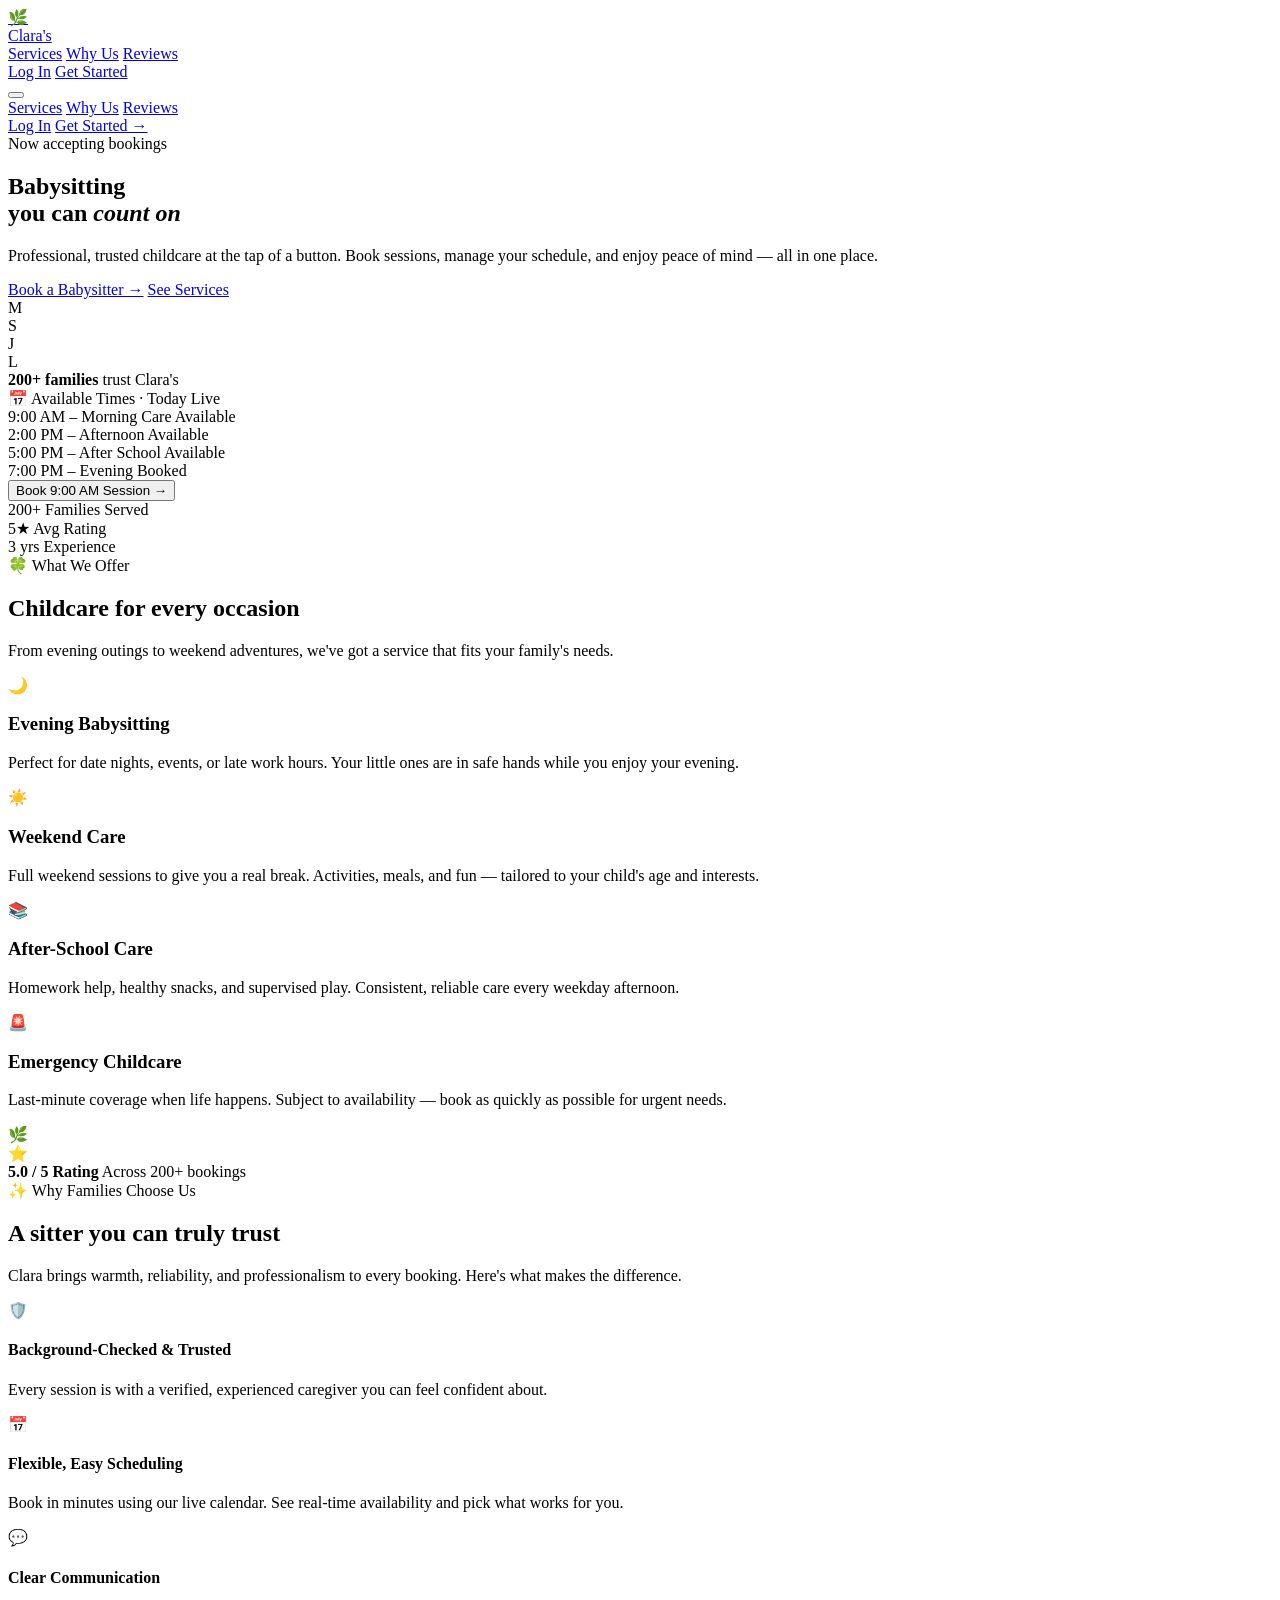
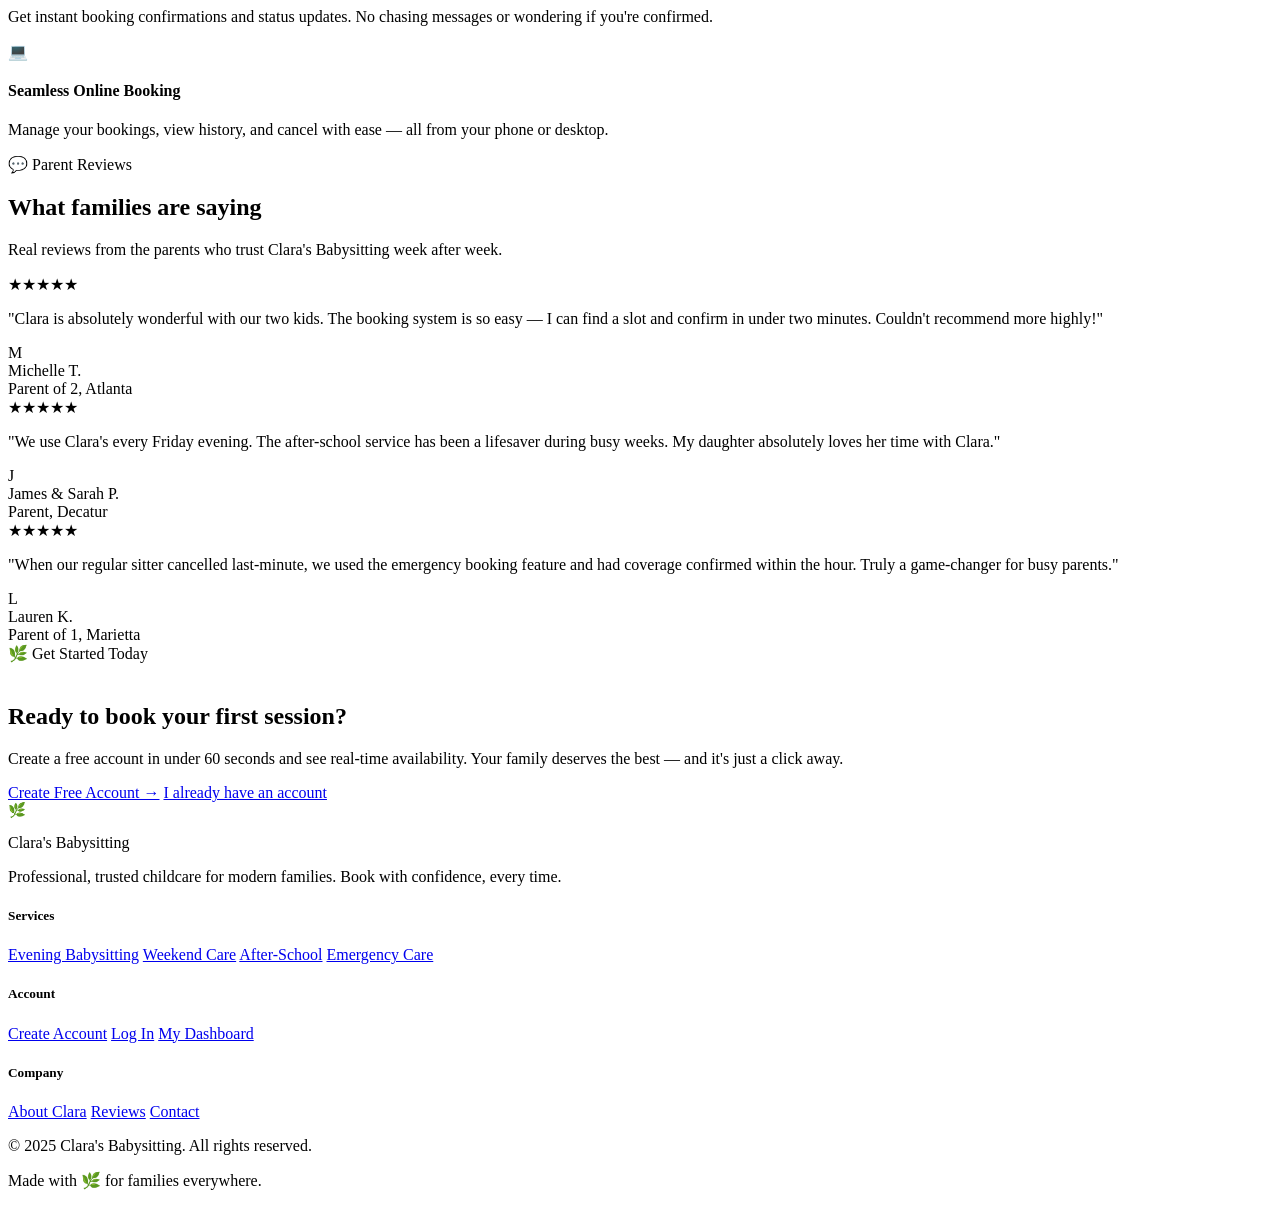
==== index.html @ 6cc3d6f1 "Create index.html" ====
<!DOCTYPE html>
<html lang="en">
<head>
  <meta charset="UTF-8">
  <meta name="viewport" content="width=device-width, initial-scale=1.0">
  <title>Clara's Babysitting — Childcare you can count on</title>
  <meta name="description" content="Professional babysitting services. Book trusted, flexible, and reliable childcare online with ease.">
  <link rel="stylesheet" href="css/style.css">
  <link rel="icon" href="data:image/svg+xml,<svg xmlns='http://www.w3.org/2000/svg' viewBox='0 0 100 100'><text y='.9em' font-size='90'>🌿</text></svg>">
</head>
<body>

  <!-- ============================================================
       NAVIGATION
  ============================================================ -->
  <nav class="nav" id="navbar">
    <div class="container nav-inner">
      <a href="index.html" class="nav-logo">
        <div class="nav-logo-icon">🌿</div>
        Clara's
      </a>
      <div class="nav-links">
        <a href="#services" class="nav-link">Services</a>
        <a href="#why"      class="nav-link">Why Us</a>
        <a href="#reviews"  class="nav-link">Reviews</a>
      </div>
      <div class="nav-cta">
        <a href="login.html"   class="btn btn-outline btn-sm">Log In</a>
        <a href="signup.html"  class="btn btn-primary btn-sm">Get Started</a>
      </div>
      <button class="hamburger" id="hamburger" aria-label="Open menu">
        <span></span><span></span><span></span>
      </button>
    </div>
  </nav>

  <!-- Mobile menu -->
  <div class="mobile-menu" id="mobile-menu">
    <a href="#services" class="nav-link">Services</a>
    <a href="#why"      class="nav-link">Why Us</a>
    <a href="#reviews"  class="nav-link">Reviews</a>
    <div class="mobile-menu-cta">
      <a href="login.html"  class="btn btn-outline">Log In</a>
      <a href="signup.html" class="btn btn-primary">Get Started →</a>
    </div>
  </div>

  <!-- ============================================================
       HERO
  ============================================================ -->
  <section class="hero" id="home">
    <div class="hero-bg">
      <div class="hero-orb hero-orb-1"></div>
      <div class="hero-orb hero-orb-2"></div>
      <div class="hero-grid"></div>
    </div>
    <div class="container hero-inner">
      <!-- Left: Copy -->
      <div class="hero-content">
        <div class="hero-badge">
          <span class="hero-badge-dot"></span>
          Now accepting bookings
        </div>
        <h1 class="hero-title">
          Babysitting<br>
          you can <em>count on</em>
        </h1>
        <p class="hero-sub">
          Professional, trusted childcare at the tap of a button. Book sessions, manage your schedule, and enjoy peace of mind — all in one place.
        </p>
        <div class="hero-cta">
          <a href="signup.html" class="btn btn-primary btn-lg">Book a Babysitter →</a>
          <a href="#services"   class="btn btn-ghost btn-lg">See Services</a>
        </div>
        <div class="hero-trust">
          <div class="hero-trust-avatars">
            <div class="hero-trust-avatar">M</div>
            <div class="hero-trust-avatar">S</div>
            <div class="hero-trust-avatar">J</div>
            <div class="hero-trust-avatar">L</div>
          </div>
          <div class="hero-trust-text">
            <strong>200+ families</strong> trust Clara's
          </div>
        </div>
      </div>

      <!-- Right: Booking preview card -->
      <div class="hero-visual">
        <div class="hero-card">
          <div class="hero-card-header">
            <span class="hero-card-title">📅 Available Times · Today</span>
            <span class="hero-card-badge">Live</span>
          </div>
          <div class="hero-slots">
            <div class="hero-slot selected">
              <span class="hero-slot-time">9:00 AM – Morning Care</span>
              <span class="hero-slot-status avail">Available</span>
            </div>
            <div class="hero-slot">
              <span class="hero-slot-time">2:00 PM – Afternoon</span>
              <span class="hero-slot-status avail">Available</span>
            </div>
            <div class="hero-slot">
              <span class="hero-slot-time">5:00 PM – After School</span>
              <span class="hero-slot-status avail">Available</span>
            </div>
            <div class="hero-slot">
              <span class="hero-slot-time">7:00 PM – Evening</span>
              <span class="hero-slot-status booked">Booked</span>
            </div>
          </div>
          <button class="hero-card-btn" onclick="window.location.href='signup.html'">
            Book 9:00 AM Session →
          </button>
          <div class="hero-stats">
            <div class="hero-stat">
              <span class="hero-stat-num">200+</span>
              <span class="hero-stat-label">Families Served</span>
            </div>
            <div class="hero-stat">
              <span class="hero-stat-num">5★</span>
              <span class="hero-stat-label">Avg Rating</span>
            </div>
            <div class="hero-stat">
              <span class="hero-stat-num">3 yrs</span>
              <span class="hero-stat-label">Experience</span>
            </div>
          </div>
        </div>
      </div>
    </div>
  </section>

  <!-- ============================================================
       SERVICES
  ============================================================ -->
  <section class="services" id="services">
    <div class="container">
      <div class="services-header reveal">
        <div class="section-label">🍀 What We Offer</div>
        <h2 class="section-title">Childcare for every occasion</h2>
        <p class="section-sub">From evening outings to weekend adventures, we've got a service that fits your family's needs.</p>
      </div>
      <div class="services-grid">
        <div class="service-card reveal reveal-delay-1">
          <div class="service-icon">🌙</div>
          <h3>Evening Babysitting</h3>
          <p>Perfect for date nights, events, or late work hours. Your little ones are in safe hands while you enjoy your evening.</p>
        </div>
        <div class="service-card reveal reveal-delay-2">
          <div class="service-icon">☀️</div>
          <h3>Weekend Care</h3>
          <p>Full weekend sessions to give you a real break. Activities, meals, and fun — tailored to your child's age and interests.</p>
        </div>
        <div class="service-card reveal reveal-delay-3">
          <div class="service-icon">📚</div>
          <h3>After-School Care</h3>
          <p>Homework help, healthy snacks, and supervised play. Consistent, reliable care every weekday afternoon.</p>
        </div>
        <div class="service-card reveal reveal-delay-4">
          <div class="service-icon">🚨</div>
          <h3>Emergency Childcare</h3>
          <p>Last-minute coverage when life happens. Subject to availability — book as quickly as possible for urgent needs.</p>
        </div>
      </div>
    </div>
  </section>

  <!-- ============================================================
       WHY CHOOSE US
  ============================================================ -->
  <section class="why" id="why">
    <div class="container why-inner">
      <div class="why-visual reveal">
        <div class="why-img-wrap">
          <div class="why-img-inner">🌿</div>
        </div>
        <div class="why-badge">
          <div class="why-badge-icon">⭐</div>
          <div class="why-badge-text">
            <strong>5.0 / 5 Rating</strong>
            Across 200+ bookings
          </div>
        </div>
      </div>
      <div class="why-content">
        <div class="section-label reveal">✨ Why Families Choose Us</div>
        <h2 class="section-title reveal">A sitter you can truly trust</h2>
        <p class="section-sub reveal">Clara brings warmth, reliability, and professionalism to every booking. Here's what makes the difference.</p>
        <div class="why-benefits">
          <div class="why-benefit reveal reveal-delay-1">
            <div class="why-benefit-icon">🛡️</div>
            <div>
              <h4>Background-Checked & Trusted</h4>
              <p>Every session is with a verified, experienced caregiver you can feel confident about.</p>
            </div>
          </div>
          <div class="why-benefit reveal reveal-delay-2">
            <div class="why-benefit-icon">📅</div>
            <div>
              <h4>Flexible, Easy Scheduling</h4>
              <p>Book in minutes using our live calendar. See real-time availability and pick what works for you.</p>
            </div>
          </div>
          <div class="why-benefit reveal reveal-delay-3">
            <div class="why-benefit-icon">💬</div>
            <div>
              <h4>Clear Communication</h4>
              <p>Get instant booking confirmations and status updates. No chasing messages or wondering if you're confirmed.</p>
            </div>
          </div>
          <div class="why-benefit reveal reveal-delay-4">
            <div class="why-benefit-icon">💻</div>
            <div>
              <h4>Seamless Online Booking</h4>
              <p>Manage your bookings, view history, and cancel with ease — all from your phone or desktop.</p>
            </div>
          </div>
        </div>
      </div>
    </div>
  </section>

  <!-- ============================================================
       TESTIMONIALS
  ============================================================ -->
  <section class="testimonials" id="reviews">
    <div class="container">
      <div class="testimonials-header reveal">
        <div class="section-label">💬 Parent Reviews</div>
        <h2 class="section-title">What families are saying</h2>
        <p class="section-sub">Real reviews from the parents who trust Clara's Babysitting week after week.</p>
      </div>
      <div class="testimonials-grid">
        <div class="testimonial-card reveal reveal-delay-1">
          <div class="testimonial-stars">
            <span class="star">★</span><span class="star">★</span><span class="star">★</span><span class="star">★</span><span class="star">★</span>
          </div>
          <p class="testimonial-text">"Clara is absolutely wonderful with our two kids. The booking system is so easy — I can find a slot and confirm in under two minutes. Couldn't recommend more highly!"</p>
          <div class="testimonial-author">
            <div class="testimonial-avatar">M</div>
            <div>
              <div class="testimonial-name">Michelle T.</div>
              <div class="testimonial-role">Parent of 2, Atlanta</div>
            </div>
          </div>
        </div>
        <div class="testimonial-card reveal reveal-delay-2">
          <div class="testimonial-stars">
            <span class="star">★</span><span class="star">★</span><span class="star">★</span><span class="star">★</span><span class="star">★</span>
          </div>
          <p class="testimonial-text">"We use Clara's every Friday evening. The after-school service has been a lifesaver during busy weeks. My daughter absolutely loves her time with Clara."</p>
          <div class="testimonial-author">
            <div class="testimonial-avatar">J</div>
            <div>
              <div class="testimonial-name">James & Sarah P.</div>
              <div class="testimonial-role">Parent, Decatur</div>
            </div>
          </div>
        </div>
        <div class="testimonial-card reveal reveal-delay-3">
          <div class="testimonial-stars">
            <span class="star">★</span><span class="star">★</span><span class="star">★</span><span class="star">★</span><span class="star">★</span>
          </div>
          <p class="testimonial-text">"When our regular sitter cancelled last-minute, we used the emergency booking feature and had coverage confirmed within the hour. Truly a game-changer for busy parents."</p>
          <div class="testimonial-author">
            <div class="testimonial-avatar">L</div>
            <div>
              <div class="testimonial-name">Lauren K.</div>
              <div class="testimonial-role">Parent of 1, Marietta</div>
            </div>
          </div>
        </div>
      </div>
    </div>
  </section>

  <!-- ============================================================
       CTA
  ============================================================ -->
  <section class="cta-section">
    <div class="cta-section-bg">
      <div class="cta-orb cta-orb-1"></div>
      <div class="cta-orb cta-orb-2"></div>
    </div>
    <div class="container cta-inner reveal">
      <div class="section-label" style="display:inline-flex;margin-bottom:20px">🌿 Get Started Today</div>
      <h2>Ready to book your first session?</h2>
      <p>Create a free account in under 60 seconds and see real-time availability. Your family deserves the best — and it's just a click away.</p>
      <div class="cta-btns">
        <a href="signup.html" class="btn btn-primary btn-lg">Create Free Account →</a>
        <a href="login.html"  class="btn btn-ghost btn-lg">I already have an account</a>
      </div>
    </div>
  </section>

  <!-- ============================================================
       FOOTER
  ============================================================ -->
  <footer class="footer">
    <div class="container">
      <div class="footer-inner">
        <div class="footer-brand">
          <div class="footer-logo">
            <div class="nav-logo-icon" style="width:32px;height:32px;font-size:.9rem">🌿</div>
            Clara's Babysitting
          </div>
          <p class="footer-tagline">Professional, trusted childcare for modern families. Book with confidence, every time.</p>
        </div>
        <div class="footer-col">
          <h5>Services</h5>
          <a href="#services">Evening Babysitting</a>
          <a href="#services">Weekend Care</a>
          <a href="#services">After-School</a>
          <a href="#services">Emergency Care</a>
        </div>
        <div class="footer-col">
          <h5>Account</h5>
          <a href="signup.html">Create Account</a>
          <a href="login.html">Log In</a>
          <a href="dashboard.html">My Dashboard</a>
        </div>
        <div class="footer-col">
          <h5>Company</h5>
          <a href="#why">About Clara</a>
          <a href="#reviews">Reviews</a>
          <a href="mailto:hello@clarasbabysitting.com">Contact</a>
        </div>
      </div>
      <div class="footer-bottom">
        <p>© 2025 Clara's Babysitting. All rights reserved.</p>
        <p>Made with 🌿 for families everywhere.</p>
      </div>
    </div>
  </footer>

  <!-- Toast Container -->
  <div class="toast-container" id="toast-container"></div>

  <!-- ============================================================
       SCRIPTS
  ============================================================ -->
  <script>
    // ---- Navbar scroll ----
    const navbar = document.getElementById('navbar');
    window.addEventListener('scroll', () => {
      navbar.classList.toggle('scrolled', window.scrollY > 40);
    });

    // ---- Hamburger ----
    const hamburger = document.getElementById('hamburger');
    const mobileMenu = document.getElementById('mobile-menu');
    hamburger.addEventListener('click', () => {
      hamburger.classList.toggle('open');
      mobileMenu.classList.toggle('open');
    });

    // Close mobile menu on link click
    mobileMenu.querySelectorAll('.nav-link').forEach(link => {
      link.addEventListener('click', () => {
        hamburger.classList.remove('open');
        mobileMenu.classList.remove('open');
      });
    });

    // ---- Scroll reveal ----
    const revealEls = document.querySelectorAll('.reveal');
    const io = new IntersectionObserver((entries) => {
      entries.forEach(e => {
        if (e.isIntersecting) { e.target.classList.add('visible'); io.unobserve(e.target); }
      });
    }, { threshold: 0.1, rootMargin: '0px 0px -60px 0px' });
    revealEls.forEach(el => io.observe(el));

    // ---- Smooth scroll for anchor links ----
    document.querySelectorAll('a[href^="#"]').forEach(a => {
      a.addEventListener('click', e => {
        const target = document.querySelector(a.getAttribute('href'));
        if (target) { e.preventDefault(); target.scrollIntoView({ behavior: 'smooth' }); }
      });
    });

    // ---- Hero slot interaction ----
    document.querySelectorAll('.hero-slot').forEach(slot => {
      slot.addEventListener('click', () => {
        if (slot.querySelector('.hero-slot-status').classList.contains('booked')) return;
        document.querySelectorAll('.hero-slot').forEach(s => s.classList.remove('selected'));
        slot.classList.add('selected');
      });
    });
  </script>
</body>
</html>
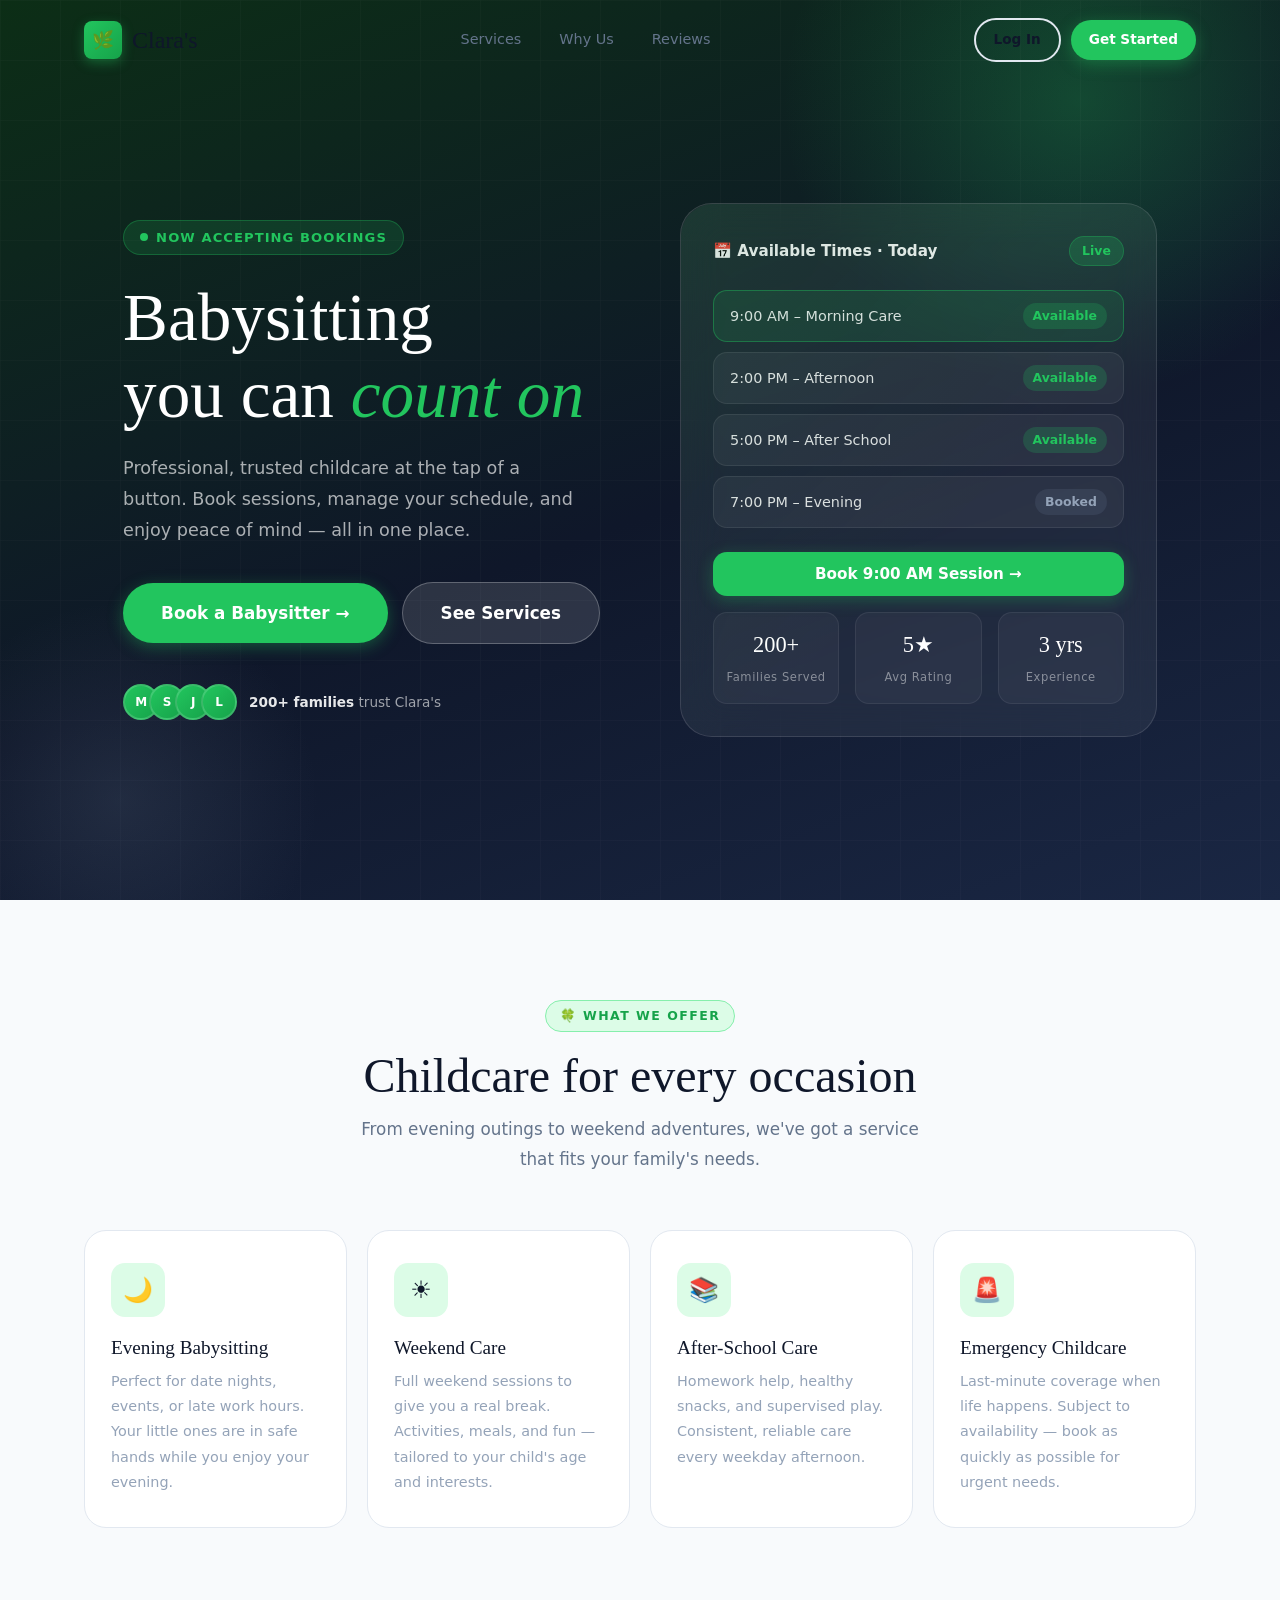
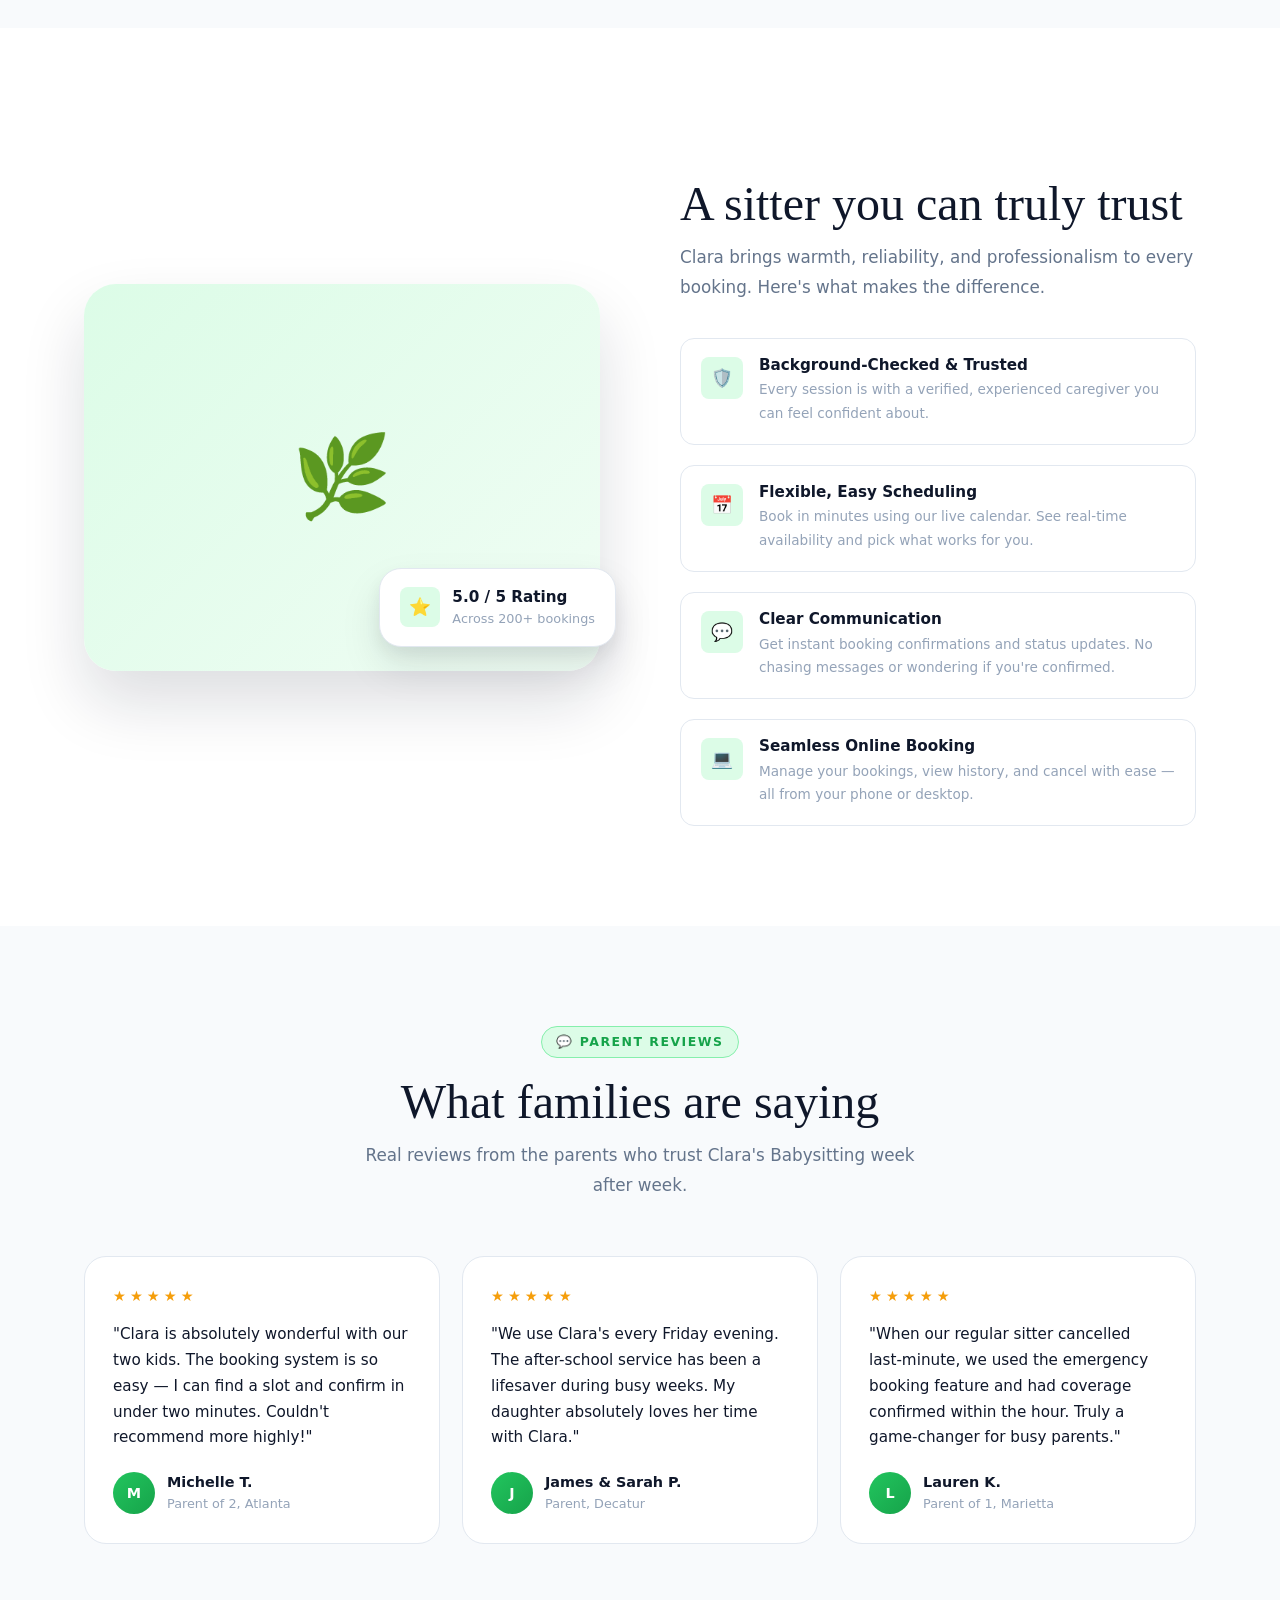
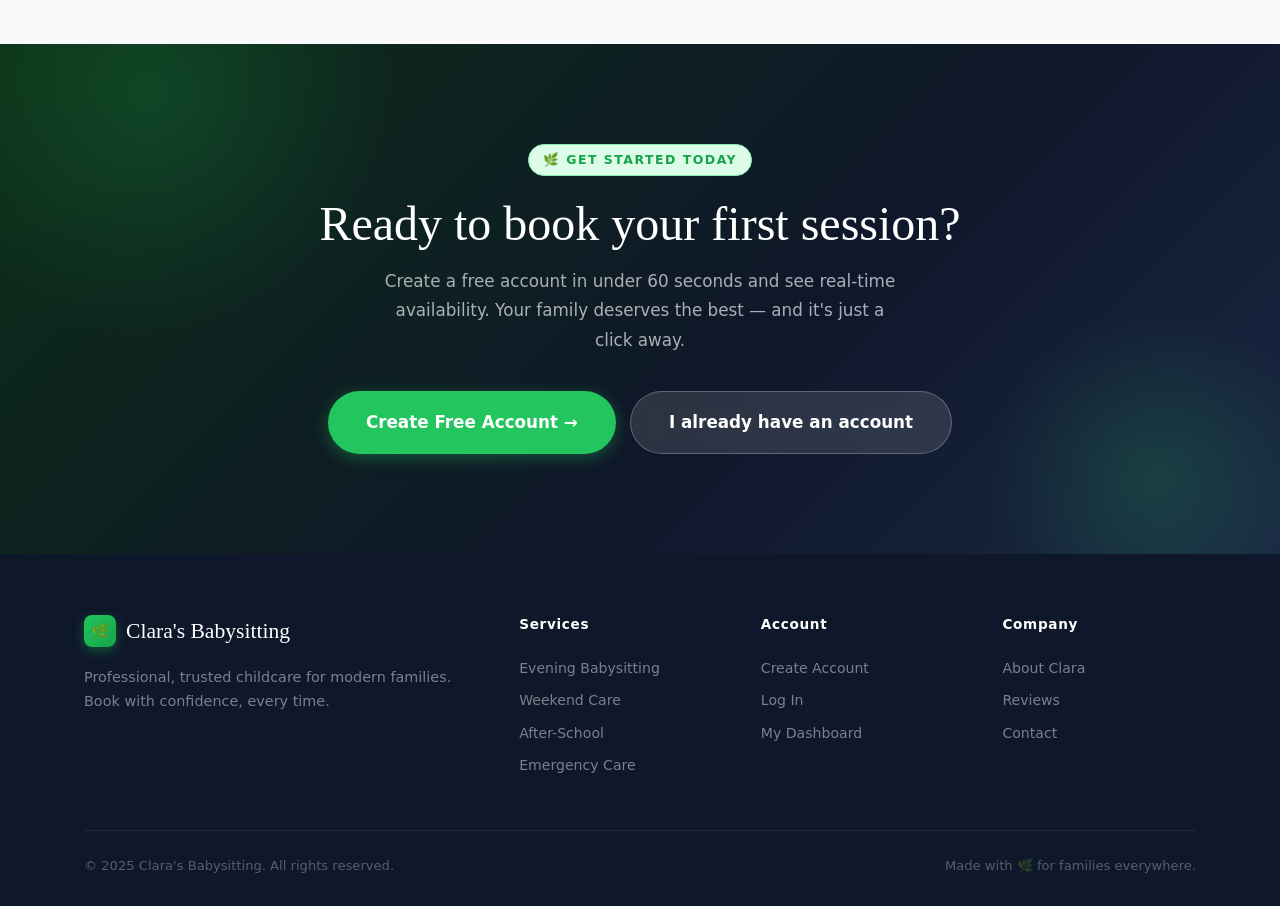
==== commit 661d69b5: "Update index.html" ====
--- a/index.html
+++ b/index.html
@@ -5,7 +5,7 @@
   <meta name="viewport" content="width=device-width, initial-scale=1.0">
   <title>Clara's Babysitting — Childcare you can count on</title>
   <meta name="description" content="Professional babysitting services. Book trusted, flexible, and reliable childcare online with ease.">
-  <link rel="stylesheet" href="css/style.css">
+  <link rel="stylesheet" href="css/styles.css">
   <link rel="icon" href="data:image/svg+xml,<svg xmlns='http://www.w3.org/2000/svg' viewBox='0 0 100 100'><text y='.9em' font-size='90'>🌿</text></svg>">
 </head>
 <body>
--- a/css/styles.css
+++ b/css/styles.css
@@ -0,0 +1,599 @@
+/* ============================================================
+   Clara's Babysitting — Main Stylesheet
+   ============================================================ */
+
+@import url('https://fonts.googleapis.com/css2?family=DM+Serif+Display:ital@0;1&family=DM+Sans:ital,opsz,wght@0,9..40,300;0,9..40,400;0,9..40,500;0,9..40,600;1,9..40,300&display=swap');
+
+/* ---- CSS Variables ---- */
+:root {
+  --green:        #22C55E;
+  --green-dark:   #16A34A;
+  --green-light:  #DCFCE7;
+  --green-mid:    #86EFAC;
+  --blue-gray:    #64748B;
+  --blue-gray-d:  #475569;
+  --blue-gray-l:  #CBD5E1;
+  --white:        #FFFFFF;
+  --off-white:    #F8FAFC;
+  --surface:      #F1F5F9;
+  --dark:         #0F172A;
+  --dark-mid:     #1E293B;
+  --muted:        #94A3B8;
+  --border:       #E2E8F0;
+  --shadow-sm:    0 1px 3px rgba(15,23,42,.06), 0 1px 2px rgba(15,23,42,.04);
+  --shadow-md:    0 4px 12px rgba(15,23,42,.08), 0 2px 4px rgba(15,23,42,.05);
+  --shadow-lg:    0 20px 40px rgba(15,23,42,.1), 0 8px 16px rgba(15,23,42,.06);
+  --shadow-xl:    0 32px 64px rgba(15,23,42,.14);
+  --radius-sm:    8px;
+  --radius-md:    14px;
+  --radius-lg:    22px;
+  --radius-xl:    32px;
+  --radius-full:  9999px;
+  --font-display: 'DM Serif Display', Georgia, serif;
+  --font-body:    'DM Sans', system-ui, sans-serif;
+  --transition:   0.25s cubic-bezier(0.4, 0, 0.2, 1);
+  --transition-slow: 0.5s cubic-bezier(0.4, 0, 0.2, 1);
+}
+
+/* ---- Reset & Base ---- */
+*, *::before, *::after { box-sizing: border-box; margin: 0; padding: 0; }
+html { scroll-behavior: smooth; font-size: 16px; }
+body {
+  font-family: var(--font-body);
+  background: var(--white);
+  color: var(--dark);
+  line-height: 1.6;
+  -webkit-font-smoothing: antialiased;
+  overflow-x: hidden;
+}
+img { max-width: 100%; display: block; }
+a { text-decoration: none; color: inherit; }
+button { cursor: pointer; font-family: inherit; border: none; background: none; }
+ul { list-style: none; }
+
+/* ---- Scroll Animations ---- */
+.reveal {
+  opacity: 0;
+  transform: translateY(28px);
+  transition: opacity 0.7s ease, transform 0.7s ease;
+}
+.reveal.visible {
+  opacity: 1;
+  transform: translateY(0);
+}
+.reveal-delay-1 { transition-delay: 0.1s; }
+.reveal-delay-2 { transition-delay: 0.2s; }
+.reveal-delay-3 { transition-delay: 0.3s; }
+.reveal-delay-4 { transition-delay: 0.4s; }
+
+/* ---- Typography ---- */
+h1,h2,h3,h4 { line-height: 1.15; font-weight: 400; }
+h1 { font-family: var(--font-display); font-size: clamp(2.6rem, 5.5vw, 4.2rem); }
+h2 { font-family: var(--font-display); font-size: clamp(2rem, 3.8vw, 3rem); }
+h3 { font-family: var(--font-display); font-size: 1.5rem; }
+h4 { font-family: var(--font-body); font-size: 1.05rem; font-weight: 600; }
+p { color: var(--blue-gray); line-height: 1.75; }
+
+/* ---- Utilities ---- */
+.container { max-width: 1160px; margin: 0 auto; padding: 0 24px; }
+.section-label {
+  display: inline-flex; align-items: center; gap: 8px;
+  font-size: 0.78rem; font-weight: 600; letter-spacing: 0.12em;
+  text-transform: uppercase; color: var(--green-dark);
+  background: var(--green-light); border: 1px solid var(--green-mid);
+  padding: 5px 14px; border-radius: var(--radius-full);
+  margin-bottom: 16px;
+}
+.section-title { color: var(--dark); margin-bottom: 12px; }
+.section-sub { color: var(--blue-gray); font-size: 1.05rem; max-width: 560px; }
+
+/* ---- Buttons ---- */
+.btn {
+  display: inline-flex; align-items: center; gap: 8px;
+  padding: 14px 28px; border-radius: var(--radius-full);
+  font-size: 0.95rem; font-weight: 600; font-family: var(--font-body);
+  transition: all var(--transition);
+  position: relative; overflow: hidden;
+}
+.btn-primary {
+  background: var(--green); color: var(--white);
+  box-shadow: 0 4px 16px rgba(34,197,94,.35);
+}
+.btn-primary:hover {
+  background: var(--green-dark);
+  box-shadow: 0 8px 24px rgba(34,197,94,.45);
+  transform: translateY(-2px);
+}
+.btn-primary:active { transform: translateY(0); }
+.btn-outline {
+  background: transparent; color: var(--dark);
+  border: 2px solid var(--border);
+}
+.btn-outline:hover {
+  border-color: var(--green); color: var(--green-dark);
+  background: var(--green-light);
+}
+.btn-ghost {
+  background: rgba(255,255,255,0.12); color: var(--white);
+  border: 1.5px solid rgba(255,255,255,0.25);
+  backdrop-filter: blur(8px);
+}
+.btn-ghost:hover {
+  background: rgba(255,255,255,0.22);
+  border-color: rgba(255,255,255,0.5);
+}
+.btn-lg { padding: 17px 38px; font-size: 1.05rem; }
+.btn-sm { padding: 9px 18px; font-size: 0.85rem; }
+
+/* ---- Navigation ---- */
+.nav {
+  position: fixed; top: 0; left: 0; right: 0; z-index: 1000;
+  padding: 18px 0;
+  transition: all 0.4s ease;
+}
+.nav.scrolled {
+  background: rgba(255,255,255,0.92);
+  backdrop-filter: blur(20px) saturate(180%);
+  border-bottom: 1px solid var(--border);
+  padding: 12px 0;
+  box-shadow: var(--shadow-sm);
+}
+.nav-inner {
+  display: flex; align-items: center; justify-content: space-between;
+}
+.nav-logo {
+  display: flex; align-items: center; gap: 10px;
+  font-family: var(--font-display); font-size: 1.5rem; color: var(--dark);
+  transition: opacity var(--transition);
+}
+.nav-logo:hover { opacity: 0.8; }
+.nav-logo-icon {
+  width: 38px; height: 38px; border-radius: var(--radius-sm);
+  background: linear-gradient(135deg, var(--green) 0%, #16A34A 100%);
+  display: flex; align-items: center; justify-content: center;
+  color: white; font-size: 1.1rem; box-shadow: 0 4px 12px rgba(34,197,94,.35);
+}
+.nav-links {
+  display: flex; align-items: center; gap: 6px;
+}
+.nav-link {
+  padding: 8px 16px; border-radius: var(--radius-full);
+  font-size: 0.9rem; font-weight: 500; color: var(--blue-gray);
+  transition: all var(--transition);
+}
+.nav-link:hover { color: var(--dark); background: var(--surface); }
+.nav-cta { display: flex; align-items: center; gap: 10px; }
+.hamburger {
+  display: none; flex-direction: column; gap: 5px;
+  width: 36px; height: 36px; align-items: center; justify-content: center;
+  border-radius: var(--radius-sm); border: 1.5px solid var(--border);
+  background: transparent; transition: all var(--transition);
+}
+.hamburger:hover { border-color: var(--green); background: var(--green-light); }
+.hamburger span {
+  display: block; width: 18px; height: 2px;
+  background: var(--dark); border-radius: 2px;
+  transition: all var(--transition);
+}
+.hamburger.open span:nth-child(1) { transform: rotate(45deg) translate(5px,5px); }
+.hamburger.open span:nth-child(2) { opacity: 0; }
+.hamburger.open span:nth-child(3) { transform: rotate(-45deg) translate(5px,-5px); }
+
+/* ---- Mobile Nav ---- */
+.mobile-menu {
+  display: none; position: fixed; top: 70px; left: 0; right: 0; bottom: 0;
+  background: var(--white); z-index: 999; padding: 32px 24px;
+  flex-direction: column; gap: 8px;
+  border-top: 1px solid var(--border);
+}
+.mobile-menu.open { display: flex; }
+.mobile-menu .nav-link { font-size: 1.1rem; padding: 14px 18px; display: block; }
+.mobile-menu-cta { margin-top: 20px; display: flex; flex-direction: column; gap: 10px; }
+.mobile-menu-cta .btn { justify-content: center; }
+
+/* ---- Hero ---- */
+.hero {
+  min-height: 100vh; display: flex; align-items: center;
+  background: linear-gradient(160deg, #0c2e16 0%, #0F172A 55%, #1a2744 100%);
+  position: relative; overflow: hidden; padding: 120px 0 80px;
+}
+.hero-bg {
+  position: absolute; inset: 0; pointer-events: none; overflow: hidden;
+}
+.hero-orb {
+  position: absolute; border-radius: 50%;
+  background: radial-gradient(circle, rgba(34,197,94,.25) 0%, transparent 70%);
+  animation: orbFloat 8s ease-in-out infinite;
+}
+.hero-orb-1 { width: 600px; height: 600px; top: -200px; right: -100px; }
+.hero-orb-2 {
+  width: 400px; height: 400px; bottom: -100px; left: -80px;
+  background: radial-gradient(circle, rgba(100,116,139,.2) 0%, transparent 70%);
+  animation-delay: -4s; animation-duration: 10s;
+}
+.hero-grid {
+  position: absolute; inset: 0; opacity: 0.04;
+  background-image:
+    linear-gradient(rgba(255,255,255,.5) 1px, transparent 1px),
+    linear-gradient(90deg, rgba(255,255,255,.5) 1px, transparent 1px);
+  background-size: 60px 60px;
+}
+.hero-inner {
+  position: relative; z-index: 1; display: grid;
+  grid-template-columns: 1fr 1fr; gap: 80px; align-items: center;
+}
+.hero-badge {
+  display: inline-flex; align-items: center; gap: 8px;
+  background: rgba(34,197,94,.15); border: 1px solid rgba(34,197,94,.3);
+  color: var(--green); padding: 6px 16px; border-radius: var(--radius-full);
+  font-size: 0.82rem; font-weight: 600; letter-spacing: 0.08em;
+  text-transform: uppercase; margin-bottom: 24px;
+  animation: fadeInDown 0.8s ease forwards;
+}
+.hero-badge-dot {
+  width: 8px; height: 8px; background: var(--green);
+  border-radius: 50%; animation: pulse 2s ease infinite;
+}
+.hero-title {
+  color: var(--white); margin-bottom: 20px;
+  animation: fadeInUp 0.9s ease 0.1s both;
+}
+.hero-title em {
+  font-style: italic; color: var(--green);
+  font-family: var(--font-display);
+}
+.hero-sub {
+  color: rgba(255,255,255,0.65); font-size: 1.1rem; max-width: 460px;
+  margin-bottom: 36px; animation: fadeInUp 0.9s ease 0.2s both;
+}
+.hero-cta {
+  display: flex; align-items: center; flex-wrap: wrap; gap: 14px;
+  animation: fadeInUp 0.9s ease 0.3s both;
+}
+.hero-trust {
+  display: flex; align-items: center; gap: 12px; margin-top: 40px;
+  animation: fadeInUp 0.9s ease 0.4s both;
+}
+.hero-trust-avatars { display: flex; }
+.hero-trust-avatar {
+  width: 36px; height: 36px; border-radius: 50%;
+  border: 2.5px solid rgba(255,255,255,0.15);
+  background: linear-gradient(135deg, var(--green) 0%, #16A34A 100%);
+  display: flex; align-items: center; justify-content: center;
+  font-size: 0.75rem; font-weight: 700; color: white;
+  margin-left: -10px;
+}
+.hero-trust-avatar:first-child { margin-left: 0; }
+.hero-trust-text { color: rgba(255,255,255,0.6); font-size: 0.85rem; }
+.hero-trust-text strong { color: rgba(255,255,255,0.9); font-weight: 600; }
+.hero-visual { animation: fadeInRight 1s ease 0.2s both; }
+.hero-card {
+  background: rgba(255,255,255,0.06); border: 1px solid rgba(255,255,255,0.12);
+  border-radius: var(--radius-xl); padding: 32px; backdrop-filter: blur(20px);
+  position: relative; overflow: hidden;
+}
+.hero-card::before {
+  content: ''; position: absolute; inset: 0; border-radius: inherit;
+  background: linear-gradient(135deg, rgba(34,197,94,.08) 0%, transparent 60%);
+}
+.hero-card-header {
+  display: flex; justify-content: space-between; align-items: center;
+  margin-bottom: 24px;
+}
+.hero-card-title { color: rgba(255,255,255,0.9); font-weight: 600; font-size: 0.95rem; }
+.hero-card-badge {
+  background: rgba(34,197,94,.2); color: var(--green);
+  padding: 4px 12px; border-radius: var(--radius-full);
+  font-size: 0.78rem; font-weight: 600; border: 1px solid rgba(34,197,94,.3);
+}
+.hero-slots {
+  display: grid; gap: 10px; margin-bottom: 24px;
+}
+.hero-slot {
+  display: flex; justify-content: space-between; align-items: center;
+  padding: 12px 16px; border-radius: var(--radius-md);
+  background: rgba(255,255,255,0.05); border: 1px solid rgba(255,255,255,0.08);
+  transition: all var(--transition); cursor: pointer;
+}
+.hero-slot:hover { background: rgba(255,255,255,0.09); border-color: rgba(34,197,94,.3); }
+.hero-slot.selected { background: rgba(34,197,94,.12); border-color: rgba(34,197,94,.4); }
+.hero-slot-time { color: rgba(255,255,255,0.85); font-size: 0.9rem; font-weight: 500; }
+.hero-slot-status {
+  font-size: 0.78rem; font-weight: 600; padding: 3px 10px;
+  border-radius: var(--radius-full);
+}
+.hero-slot-status.avail { background: rgba(34,197,94,.2); color: var(--green); }
+.hero-slot-status.booked { background: rgba(100,116,139,.2); color: var(--muted); }
+.hero-card-btn {
+  width: 100%; padding: 13px; border-radius: var(--radius-md);
+  background: var(--green); color: white; font-weight: 600; font-size: 0.95rem;
+  border: none; cursor: pointer; font-family: inherit;
+  transition: all var(--transition);
+  box-shadow: 0 4px 16px rgba(34,197,94,.3);
+}
+.hero-card-btn:hover { background: var(--green-dark); transform: translateY(-1px); }
+.hero-stats {
+  display: grid; grid-template-columns: repeat(3, 1fr); gap: 16px; margin-top: 16px;
+}
+.hero-stat {
+  text-align: center; padding: 14px 8px;
+  background: rgba(255,255,255,0.04); border: 1px solid rgba(255,255,255,0.07);
+  border-radius: var(--radius-md);
+}
+.hero-stat-num { color: white; font-family: var(--font-display); font-size: 1.4rem; display: block; }
+.hero-stat-label { color: rgba(255,255,255,0.45); font-size: 0.72rem; letter-spacing: 0.05em; }
+
+/* ---- Services ---- */
+.services { padding: 100px 0; background: var(--off-white); }
+.services-header { text-align: center; margin-bottom: 56px; }
+.services-header .section-sub { margin: 0 auto; }
+.services-grid {
+  display: grid; grid-template-columns: repeat(4, 1fr); gap: 20px;
+}
+.service-card {
+  background: var(--white); border: 1px solid var(--border);
+  border-radius: var(--radius-lg); padding: 32px 26px;
+  transition: all 0.35s cubic-bezier(0.4, 0, 0.2, 1);
+  position: relative; overflow: hidden;
+}
+.service-card::before {
+  content: ''; position: absolute; bottom: 0; left: 0; right: 0;
+  height: 3px; background: linear-gradient(90deg, var(--green) 0%, var(--green-dark) 100%);
+  transform: scaleX(0); transform-origin: left; transition: transform 0.35s ease;
+}
+.service-card:hover {
+  transform: translateY(-6px);
+  box-shadow: var(--shadow-lg);
+  border-color: var(--green-mid);
+}
+.service-card:hover::before { transform: scaleX(1); }
+.service-icon {
+  width: 54px; height: 54px; border-radius: var(--radius-md);
+  background: var(--green-light); display: flex; align-items: center;
+  justify-content: center; margin-bottom: 20px;
+  font-size: 1.5rem; transition: transform var(--transition);
+}
+.service-card:hover .service-icon { transform: scale(1.08); }
+.service-card h3 { font-size: 1.2rem; color: var(--dark); margin-bottom: 10px; }
+.service-card p { font-size: 0.9rem; color: var(--muted); }
+
+/* ---- Why Choose Us ---- */
+.why { padding: 100px 0; }
+.why-inner {
+  display: grid; grid-template-columns: 1fr 1fr; gap: 80px; align-items: center;
+}
+.why-visual { position: relative; }
+.why-img-wrap {
+  border-radius: var(--radius-xl); overflow: hidden;
+  box-shadow: var(--shadow-xl);
+  background: linear-gradient(135deg, var(--green-light) 0%, #F0FDF4 100%);
+  aspect-ratio: 4/3; position: relative;
+}
+.why-img-inner {
+  width: 100%; height: 100%;
+  display: flex; align-items: center; justify-content: center;
+  font-size: 5rem;
+}
+.why-badge {
+  position: absolute; bottom: 24px; right: -16px;
+  background: var(--white); border-radius: var(--radius-lg);
+  padding: 16px 20px; box-shadow: var(--shadow-lg);
+  display: flex; align-items: center; gap: 12px; border: 1px solid var(--border);
+}
+.why-badge-icon {
+  width: 40px; height: 40px; background: var(--green-light);
+  border-radius: var(--radius-sm); display: flex; align-items: center;
+  justify-content: center; font-size: 1.1rem; flex-shrink: 0;
+}
+.why-badge-text { font-size: 0.8rem; color: var(--muted); }
+.why-badge-text strong { display: block; color: var(--dark); font-size: 0.95rem; font-weight: 700; }
+.why-benefits { display: grid; gap: 20px; margin-top: 36px; }
+.why-benefit {
+  display: flex; gap: 16px; align-items: flex-start;
+  padding: 18px 20px; border-radius: var(--radius-md);
+  border: 1px solid var(--border); transition: all var(--transition);
+}
+.why-benefit:hover { border-color: var(--green-mid); background: var(--green-light); }
+.why-benefit-icon {
+  width: 42px; height: 42px; flex-shrink: 0; border-radius: var(--radius-sm);
+  background: var(--green-light); display: flex; align-items: center;
+  justify-content: center; font-size: 1.1rem;
+}
+.why-benefit h4 { color: var(--dark); margin-bottom: 4px; font-size: 0.95rem; }
+.why-benefit p { font-size: 0.85rem; color: var(--muted); }
+
+/* ---- Testimonials ---- */
+.testimonials { padding: 100px 0; background: var(--off-white); }
+.testimonials-header { text-align: center; margin-bottom: 56px; }
+.testimonials-header .section-sub { margin: 0 auto; }
+.testimonials-grid { display: grid; grid-template-columns: repeat(3, 1fr); gap: 22px; }
+.testimonial-card {
+  background: var(--white); border: 1px solid var(--border);
+  border-radius: var(--radius-lg); padding: 28px; position: relative;
+  transition: all var(--transition);
+}
+.testimonial-card:hover { transform: translateY(-4px); box-shadow: var(--shadow-md); }
+.testimonial-stars { display: flex; gap: 4px; margin-bottom: 14px; }
+.star { color: #F59E0B; font-size: 0.9rem; }
+.testimonial-text { color: var(--dark); font-size: 0.95rem; line-height: 1.7; margin-bottom: 20px; }
+.testimonial-author { display: flex; align-items: center; gap: 12px; }
+.testimonial-avatar {
+  width: 42px; height: 42px; border-radius: 50%; flex-shrink: 0;
+  background: linear-gradient(135deg, var(--green) 0%, var(--green-dark) 100%);
+  display: flex; align-items: center; justify-content: center;
+  font-weight: 700; color: white; font-size: 0.9rem;
+}
+.testimonial-name { font-weight: 600; color: var(--dark); font-size: 0.9rem; }
+.testimonial-role { color: var(--muted); font-size: 0.8rem; }
+
+/* ---- CTA Section ---- */
+.cta-section {
+  padding: 100px 0;
+  background: linear-gradient(135deg, #0c2e16 0%, #0F172A 60%, #1a2744 100%);
+  position: relative; overflow: hidden;
+}
+.cta-section-bg {
+  position: absolute; inset: 0; pointer-events: none;
+}
+.cta-orb {
+  position: absolute; border-radius: 50%;
+  background: radial-gradient(circle, rgba(34,197,94,.18) 0%, transparent 70%);
+}
+.cta-orb-1 { width: 500px; height: 500px; top: -200px; left: -100px; }
+.cta-orb-2 { width: 350px; height: 350px; bottom: -100px; right: -50px; }
+.cta-inner { text-align: center; position: relative; z-index: 1; }
+.cta-inner h2 { color: white; margin-bottom: 16px; }
+.cta-inner p { color: rgba(255,255,255,0.65); font-size: 1.05rem; max-width: 520px; margin: 0 auto 36px; }
+.cta-btns { display: flex; justify-content: center; gap: 14px; flex-wrap: wrap; }
+
+/* ---- Footer ---- */
+.footer { background: var(--dark); padding: 60px 0 28px; }
+.footer-inner { display: grid; grid-template-columns: 2fr 1fr 1fr 1fr; gap: 48px; }
+.footer-brand { }
+.footer-logo {
+  display: flex; align-items: center; gap: 10px; margin-bottom: 16px;
+  color: white; font-family: var(--font-display); font-size: 1.35rem;
+}
+.footer-tagline { color: rgba(255,255,255,0.45); font-size: 0.9rem; line-height: 1.7; }
+.footer-col h5 {
+  color: white; font-weight: 600; margin-bottom: 16px;
+  font-size: 0.85rem; letter-spacing: 0.05em;
+}
+.footer-col a {
+  display: block; color: rgba(255,255,255,0.45); font-size: 0.88rem;
+  padding: 5px 0; transition: color var(--transition);
+}
+.footer-col a:hover { color: var(--green); }
+.footer-bottom {
+  border-top: 1px solid rgba(255,255,255,0.08); margin-top: 48px; padding-top: 24px;
+  display: flex; justify-content: space-between; align-items: center; flex-wrap: wrap; gap: 12px;
+}
+.footer-bottom p { color: rgba(255,255,255,0.3); font-size: 0.82rem; }
+
+/* ---- Auth Modal / Pages ---- */
+.auth-page {
+  min-height: 100vh; display: flex; align-items: center; justify-content: center;
+  background: linear-gradient(160deg, var(--off-white) 0%, var(--surface) 100%);
+  padding: 100px 24px 60px;
+}
+.auth-card {
+  width: 100%; max-width: 460px;
+  background: var(--white); border: 1px solid var(--border);
+  border-radius: var(--radius-xl); padding: 48px 40px;
+  box-shadow: var(--shadow-xl);
+  animation: fadeInUp 0.6s ease both;
+}
+.auth-logo {
+  text-align: center; margin-bottom: 32px;
+  display: flex; flex-direction: column; align-items: center; gap: 8px;
+}
+.auth-logo-icon {
+  width: 56px; height: 56px; border-radius: var(--radius-md);
+  background: linear-gradient(135deg, var(--green) 0%, var(--green-dark) 100%);
+  display: flex; align-items: center; justify-content: center;
+  font-size: 1.6rem; box-shadow: 0 8px 24px rgba(34,197,94,.35);
+  margin-bottom: 4px;
+}
+.auth-logo-name { font-family: var(--font-display); font-size: 1.4rem; color: var(--dark); }
+.auth-title { font-family: var(--font-display); font-size: 1.7rem; text-align: center; margin-bottom: 8px; }
+.auth-sub { text-align: center; font-size: 0.9rem; color: var(--muted); margin-bottom: 32px; }
+
+/* ---- Forms ---- */
+.form-group { margin-bottom: 18px; }
+.form-label {
+  display: block; font-size: 0.85rem; font-weight: 600;
+  color: var(--dark-mid); margin-bottom: 7px;
+}
+.form-input {
+  width: 100%; padding: 12px 16px; border-radius: var(--radius-sm);
+  border: 1.5px solid var(--border); background: var(--off-white);
+  font-family: var(--font-body); font-size: 0.95rem; color: var(--dark);
+  transition: all var(--transition); outline: none;
+}
+.form-input:focus { border-color: var(--green); background: white; box-shadow: 0 0 0 3px rgba(34,197,94,.12); }
+.form-input::placeholder { color: var(--muted); }
+.form-submit { width: 100%; margin-top: 8px; }
+.form-link { text-align: center; margin-top: 20px; font-size: 0.88rem; color: var(--muted); }
+.form-link a { color: var(--green-dark); font-weight: 600; }
+.form-link a:hover { text-decoration: underline; }
+.form-error {
+  color: #DC2626; font-size: 0.82rem; margin-top: 5px; display: none;
+}
+.form-error.show { display: block; }
+
+/* ---- Alerts ---- */
+.alert {
+  padding: 12px 16px; border-radius: var(--radius-sm);
+  font-size: 0.88rem; margin-bottom: 18px; display: none;
+}
+.alert.show { display: block; }
+.alert-success { background: var(--green-light); border: 1px solid var(--green-mid); color: var(--green-dark); }
+.alert-error { background: #FEE2E2; border: 1px solid #FECACA; color: #B91C1C; }
+
+/* ---- Animations ---- */
+@keyframes fadeInUp   { from { opacity: 0; transform: translateY(24px); } to { opacity: 1; transform: none; } }
+@keyframes fadeInDown { from { opacity: 0; transform: translateY(-14px); } to { opacity: 1; transform: none; } }
+@keyframes fadeInRight { from { opacity: 0; transform: translateX(28px); } to { opacity: 1; transform: none; } }
+@keyframes orbFloat {
+  0%, 100% { transform: translate(0, 0) scale(1); }
+  33% { transform: translate(-20px, 15px) scale(1.05); }
+  66% { transform: translate(15px, -10px) scale(0.97); }
+}
+@keyframes pulse {
+  0%, 100% { opacity: 1; transform: scale(1); }
+  50% { opacity: 0.6; transform: scale(0.85); }
+}
+@keyframes spin { to { transform: rotate(360deg); } }
+@keyframes shimmer {
+  0% { background-position: -200% center; }
+  100% { background-position: 200% center; }
+}
+
+/* ---- Loading Spinner ---- */
+.spinner {
+  width: 20px; height: 20px; border: 2.5px solid rgba(255,255,255,.3);
+  border-top-color: white; border-radius: 50%;
+  animation: spin 0.8s linear infinite; display: inline-block;
+}
+.spinner-dark {
+  border-color: rgba(15,23,42,.15); border-top-color: var(--green);
+}
+
+/* ---- Toast ---- */
+.toast-container {
+  position: fixed; bottom: 24px; right: 24px; z-index: 9999;
+  display: flex; flex-direction: column; gap: 10px;
+}
+.toast {
+  padding: 14px 18px; border-radius: var(--radius-md);
+  box-shadow: var(--shadow-lg); min-width: 260px; max-width: 340px;
+  display: flex; align-items: center; gap: 12px;
+  font-size: 0.88rem; font-weight: 500;
+  animation: fadeInRight 0.4s ease both;
+  border: 1px solid transparent;
+}
+.toast-success { background: var(--green-light); border-color: var(--green-mid); color: var(--green-dark); }
+.toast-error { background: #FEE2E2; border-color: #FECACA; color: #B91C1C; }
+.toast-info { background: #EFF6FF; border-color: #BFDBFE; color: #1D4ED8; }
+
+/* ---- Responsive ---- */
+@media (max-width: 1024px) {
+  .services-grid { grid-template-columns: repeat(2, 1fr); }
+  .footer-inner { grid-template-columns: 1fr 1fr; gap: 36px; }
+}
+@media (max-width: 900px) {
+  .hero-inner { grid-template-columns: 1fr; gap: 48px; }
+  .hero-visual { display: none; }
+  .why-inner { grid-template-columns: 1fr; }
+  .why-visual { display: none; }
+  .testimonials-grid { grid-template-columns: 1fr; max-width: 500px; margin: 0 auto; }
+  .nav-links, .nav-cta { display: none; }
+  .hamburger { display: flex; }
+}
+@media (max-width: 640px) {
+  .services-grid { grid-template-columns: 1fr; }
+  .hero-stats { grid-template-columns: repeat(3,1fr); }
+  .footer-inner { grid-template-columns: 1fr; }
+  .auth-card { padding: 36px 24px; }
+  .cta-btns { flex-direction: column; align-items: center; }
+}
